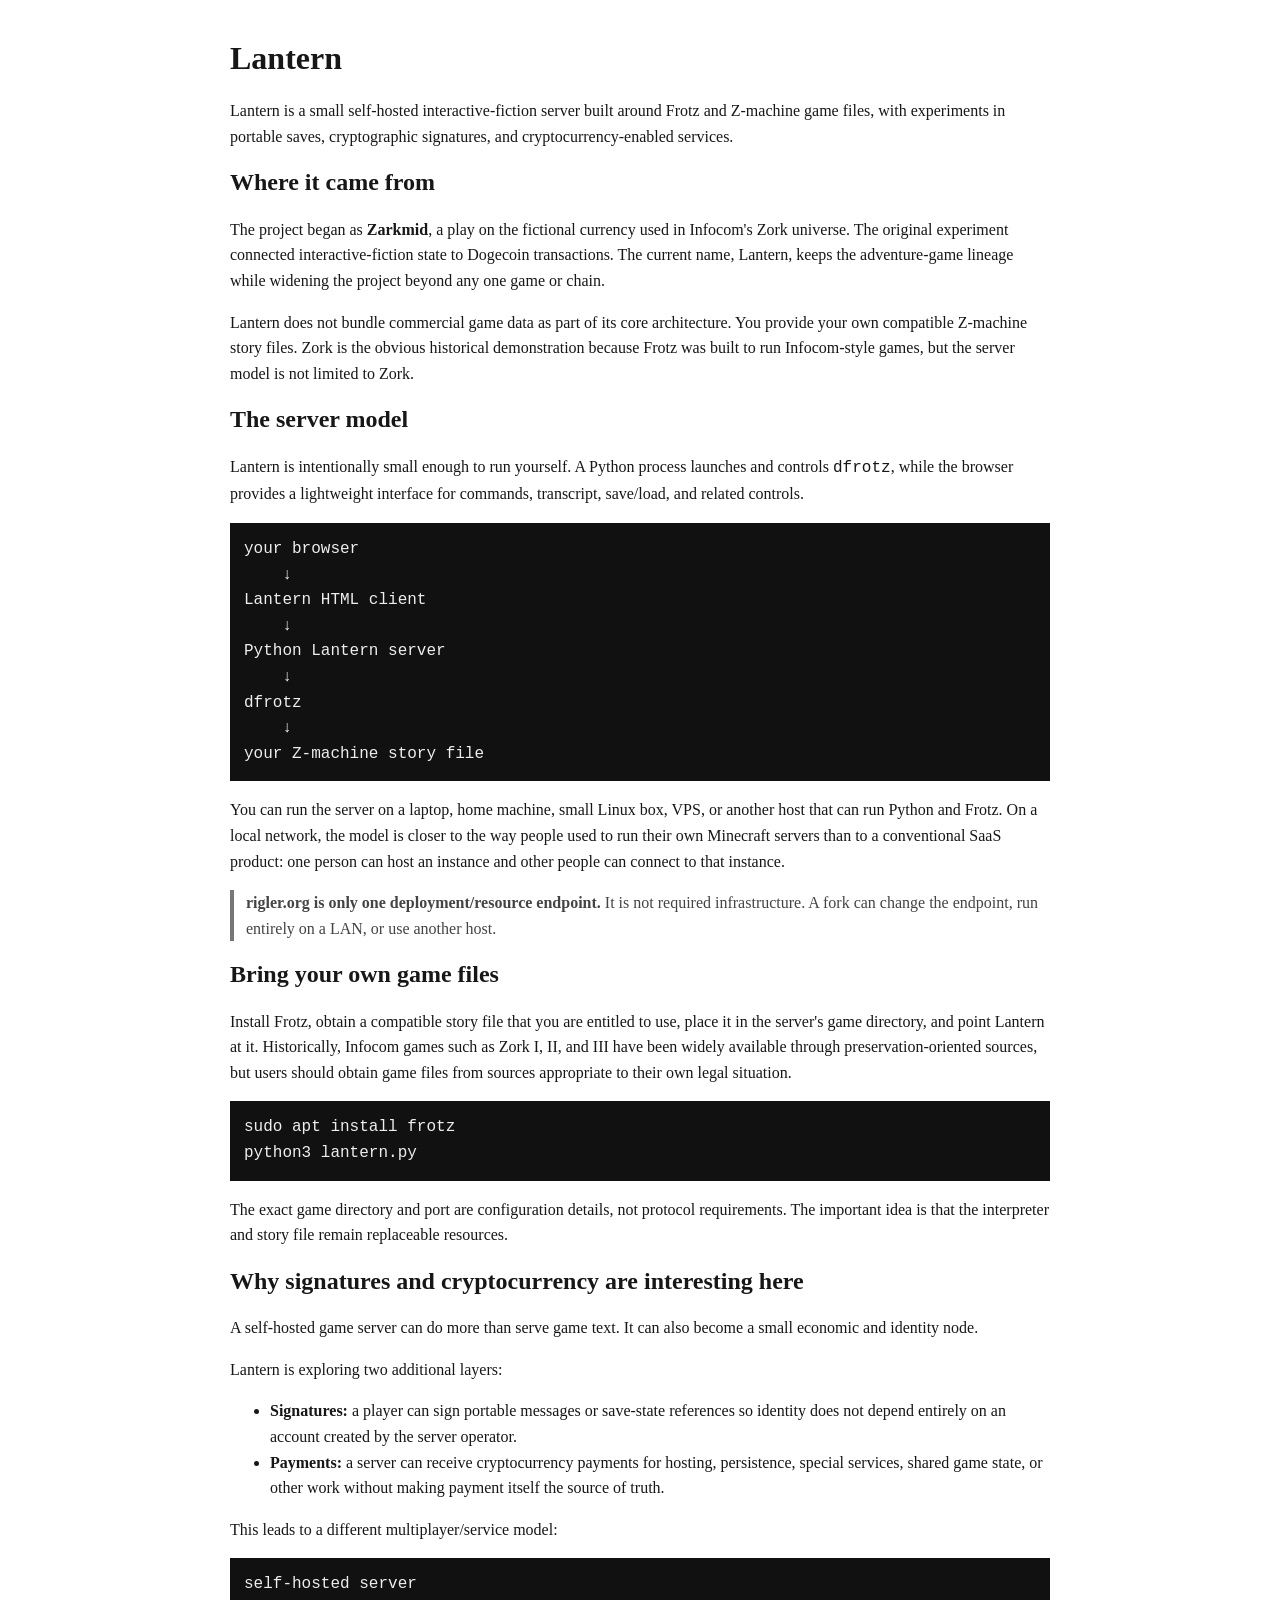
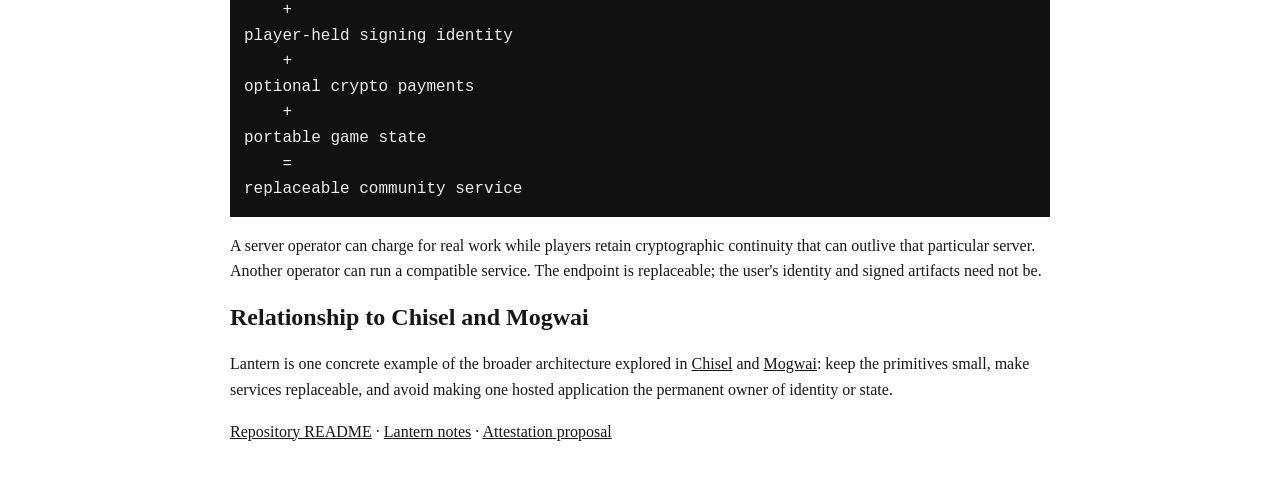
==== about.html @ 03590115 "Add Lantern history and self-hosting about page" ====
<!doctype html>
<html lang="en">
<head>
<meta charset="utf-8">
<meta name="viewport" content="width=device-width,initial-scale=1">
<title>About Lantern</title>
<style>
body{max-width:820px;margin:40px auto;padding:0 20px;font-family:Georgia,"Times New Roman",serif;line-height:1.6;color:#171717}
h1,h2{line-height:1.15}
code,pre{font-family:ui-monospace,SFMono-Regular,Menlo,monospace}
pre{background:#111;color:#eee;padding:14px;overflow:auto}
.note{border-left:4px solid #777;padding-left:12px;color:#444}
a{color:inherit}
</style>
</head>
<body>
<h1>Lantern</h1>
<p>Lantern is a small self-hosted interactive-fiction server built around Frotz and Z-machine game files, with experiments in portable saves, cryptographic signatures, and cryptocurrency-enabled services.</p>

<h2>Where it came from</h2>
<p>The project began as <strong>Zarkmid</strong>, a play on the fictional currency used in Infocom's Zork universe. The original experiment connected interactive-fiction state to Dogecoin transactions. The current name, Lantern, keeps the adventure-game lineage while widening the project beyond any one game or chain.</p>

<p>Lantern does not bundle commercial game data as part of its core architecture. You provide your own compatible Z-machine story files. Zork is the obvious historical demonstration because Frotz was built to run Infocom-style games, but the server model is not limited to Zork.</p>

<h2>The server model</h2>
<p>Lantern is intentionally small enough to run yourself. A Python process launches and controls <code>dfrotz</code>, while the browser provides a lightweight interface for commands, transcript, save/load, and related controls.</p>

<pre>your browser
    ↓
Lantern HTML client
    ↓
Python Lantern server
    ↓
dfrotz
    ↓
your Z-machine story file</pre>

<p>You can run the server on a laptop, home machine, small Linux box, VPS, or another host that can run Python and Frotz. On a local network, the model is closer to the way people used to run their own Minecraft servers than to a conventional SaaS product: one person can host an instance and other people can connect to that instance.</p>

<p class="note"><strong>rigler.org is only one deployment/resource endpoint.</strong> It is not required infrastructure. A fork can change the endpoint, run entirely on a LAN, or use another host.</p>

<h2>Bring your own game files</h2>
<p>Install Frotz, obtain a compatible story file that you are entitled to use, place it in the server's game directory, and point Lantern at it. Historically, Infocom games such as Zork I, II, and III have been widely available through preservation-oriented sources, but users should obtain game files from sources appropriate to their own legal situation.</p>

<pre>sudo apt install frotz
python3 lantern.py</pre>

<p>The exact game directory and port are configuration details, not protocol requirements. The important idea is that the interpreter and story file remain replaceable resources.</p>

<h2>Why signatures and cryptocurrency are interesting here</h2>
<p>A self-hosted game server can do more than serve game text. It can also become a small economic and identity node.</p>

<p>Lantern is exploring two additional layers:</p>

<ul>
<li><strong>Signatures:</strong> a player can sign portable messages or save-state references so identity does not depend entirely on an account created by the server operator.</li>
<li><strong>Payments:</strong> a server can receive cryptocurrency payments for hosting, persistence, special services, shared game state, or other work without making payment itself the source of truth.</li>
</ul>

<p>This leads to a different multiplayer/service model:</p>

<pre>self-hosted server
    +
player-held signing identity
    +
optional crypto payments
    +
portable game state
    =
replaceable community service</pre>

<p>A server operator can charge for real work while players retain cryptographic continuity that can outlive that particular server. Another operator can run a compatible service. The endpoint is replaceable; the user's identity and signed artifacts need not be.</p>

<h2>Relationship to Chisel and Mogwai</h2>
<p>Lantern is one concrete example of the broader architecture explored in <a href="https://github.com/johnrigler/chisel">Chisel</a> and <a href="https://github.com/johnrigler/mogwai">Mogwai</a>: keep the primitives small, make services replaceable, and avoid making one hosted application the permanent owner of identity or state.</p>

<p><a href="README.md">Repository README</a> · <a href="LANTERN.md">Lantern notes</a> · <a href="ATTESTATION-PROPOSAL.md">Attestation proposal</a></p>
</body>
</html>
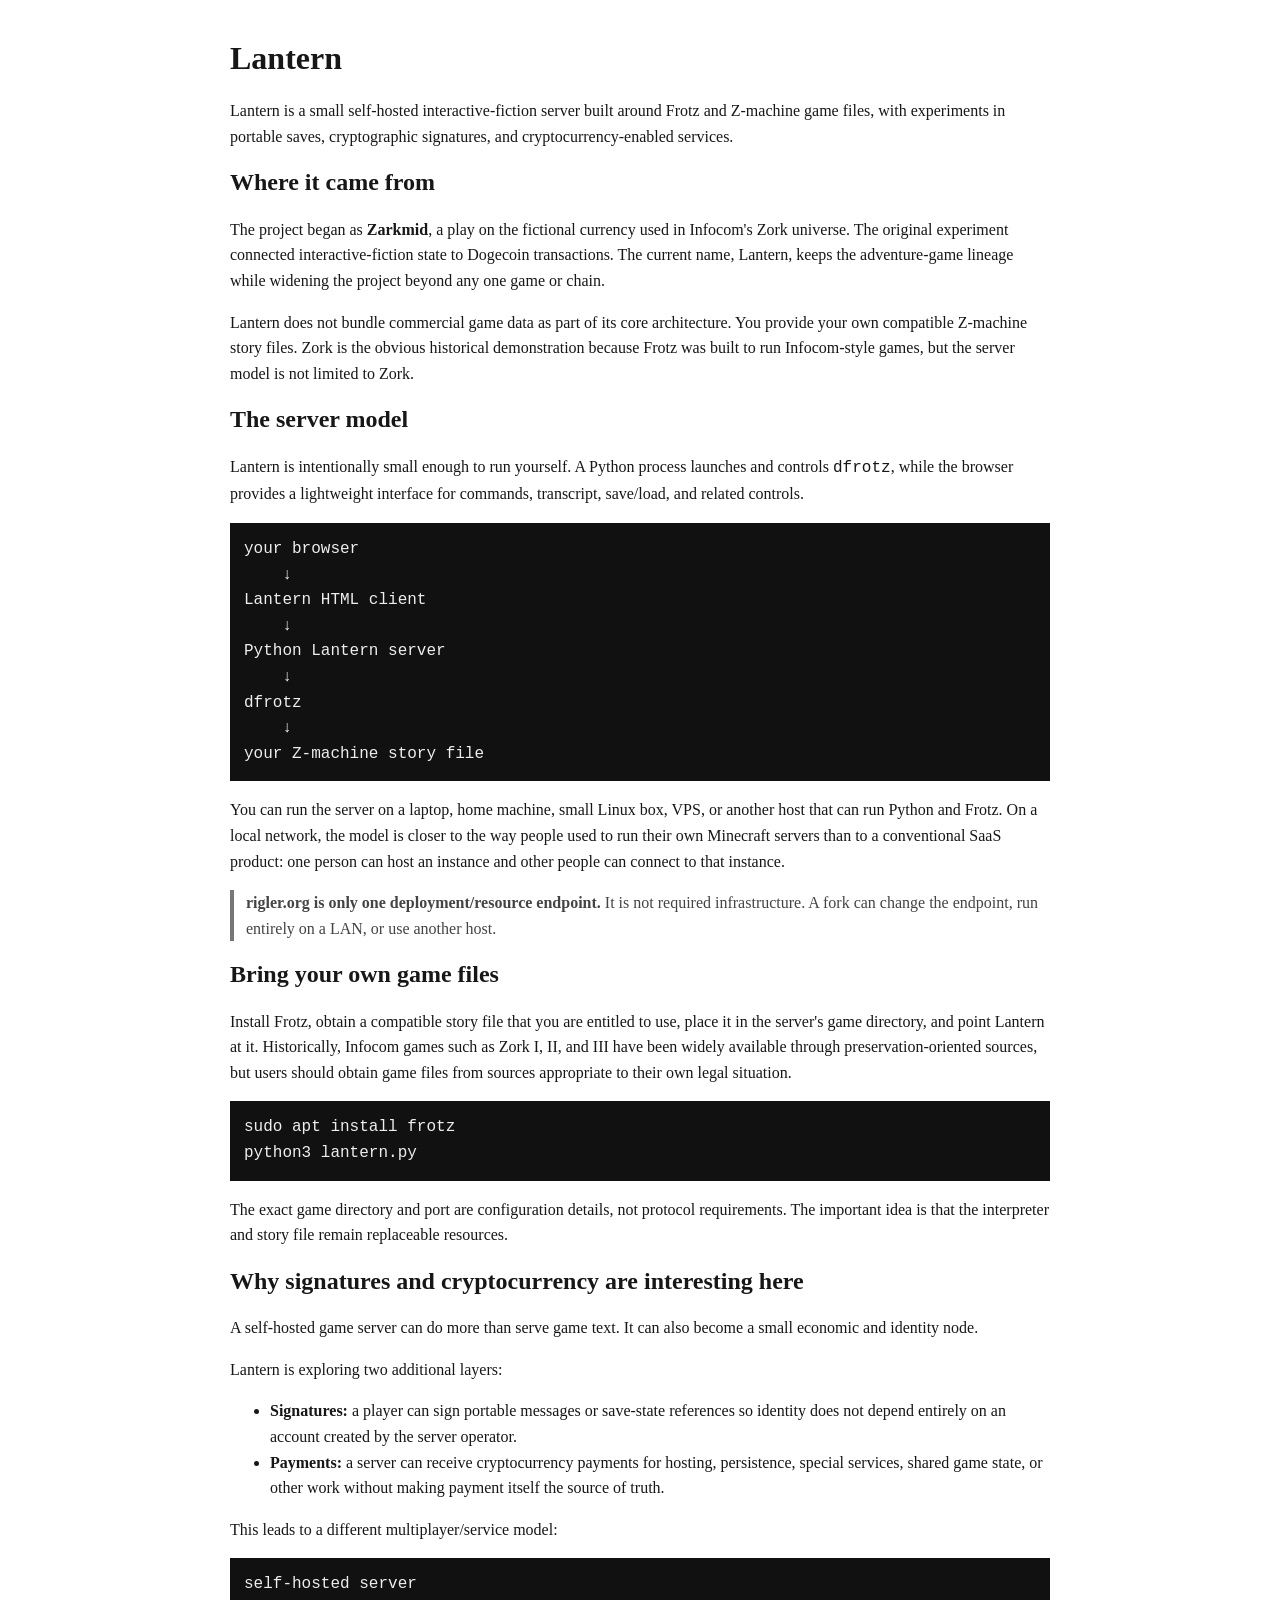
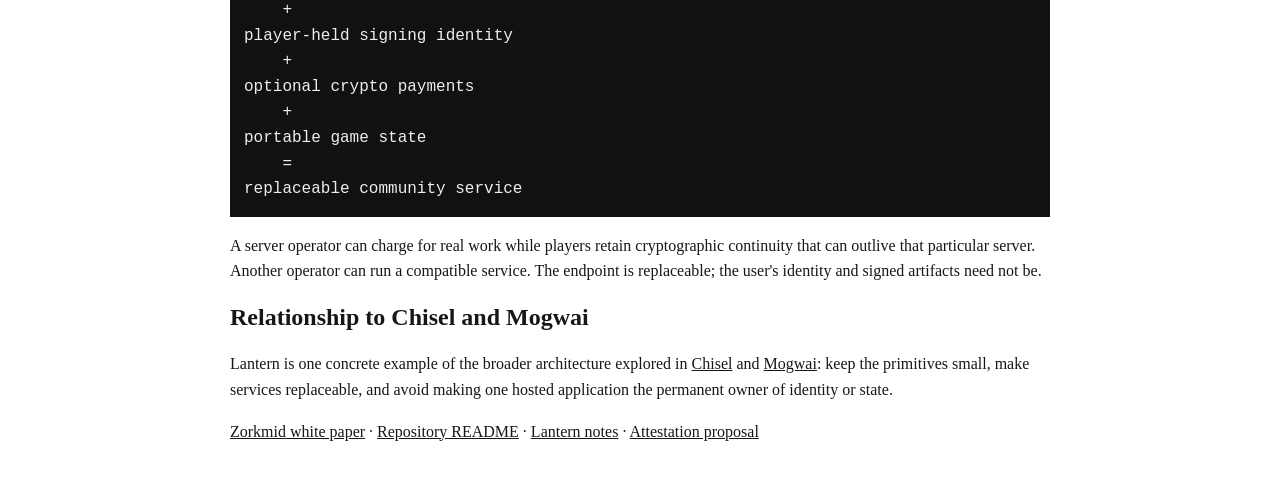
==== commit 3d8f08a6: "Link in-world Zorkmid white paper from Lantern" ====
--- a/about.html
+++ b/about.html
@@ -74,6 +74,6 @@
 <h2>Relationship to Chisel and Mogwai</h2>
 <p>Lantern is one concrete example of the broader architecture explored in <a href="https://github.com/johnrigler/chisel">Chisel</a> and <a href="https://github.com/johnrigler/mogwai">Mogwai</a>: keep the primitives small, make services replaceable, and avoid making one hosted application the permanent owner of identity or state.</p>
 
-<p><a href="README.md">Repository README</a> · <a href="LANTERN.md">Lantern notes</a> · <a href="ATTESTATION-PROPOSAL.md">Attestation proposal</a></p>
+<p><a href="ZORKMID-WHITEPAPER.md">Zorkmid white paper</a> · <a href="README.md">Repository README</a> · <a href="LANTERN.md">Lantern notes</a> · <a href="ATTESTATION-PROPOSAL.md">Attestation proposal</a></p>
 </body>
 </html>
